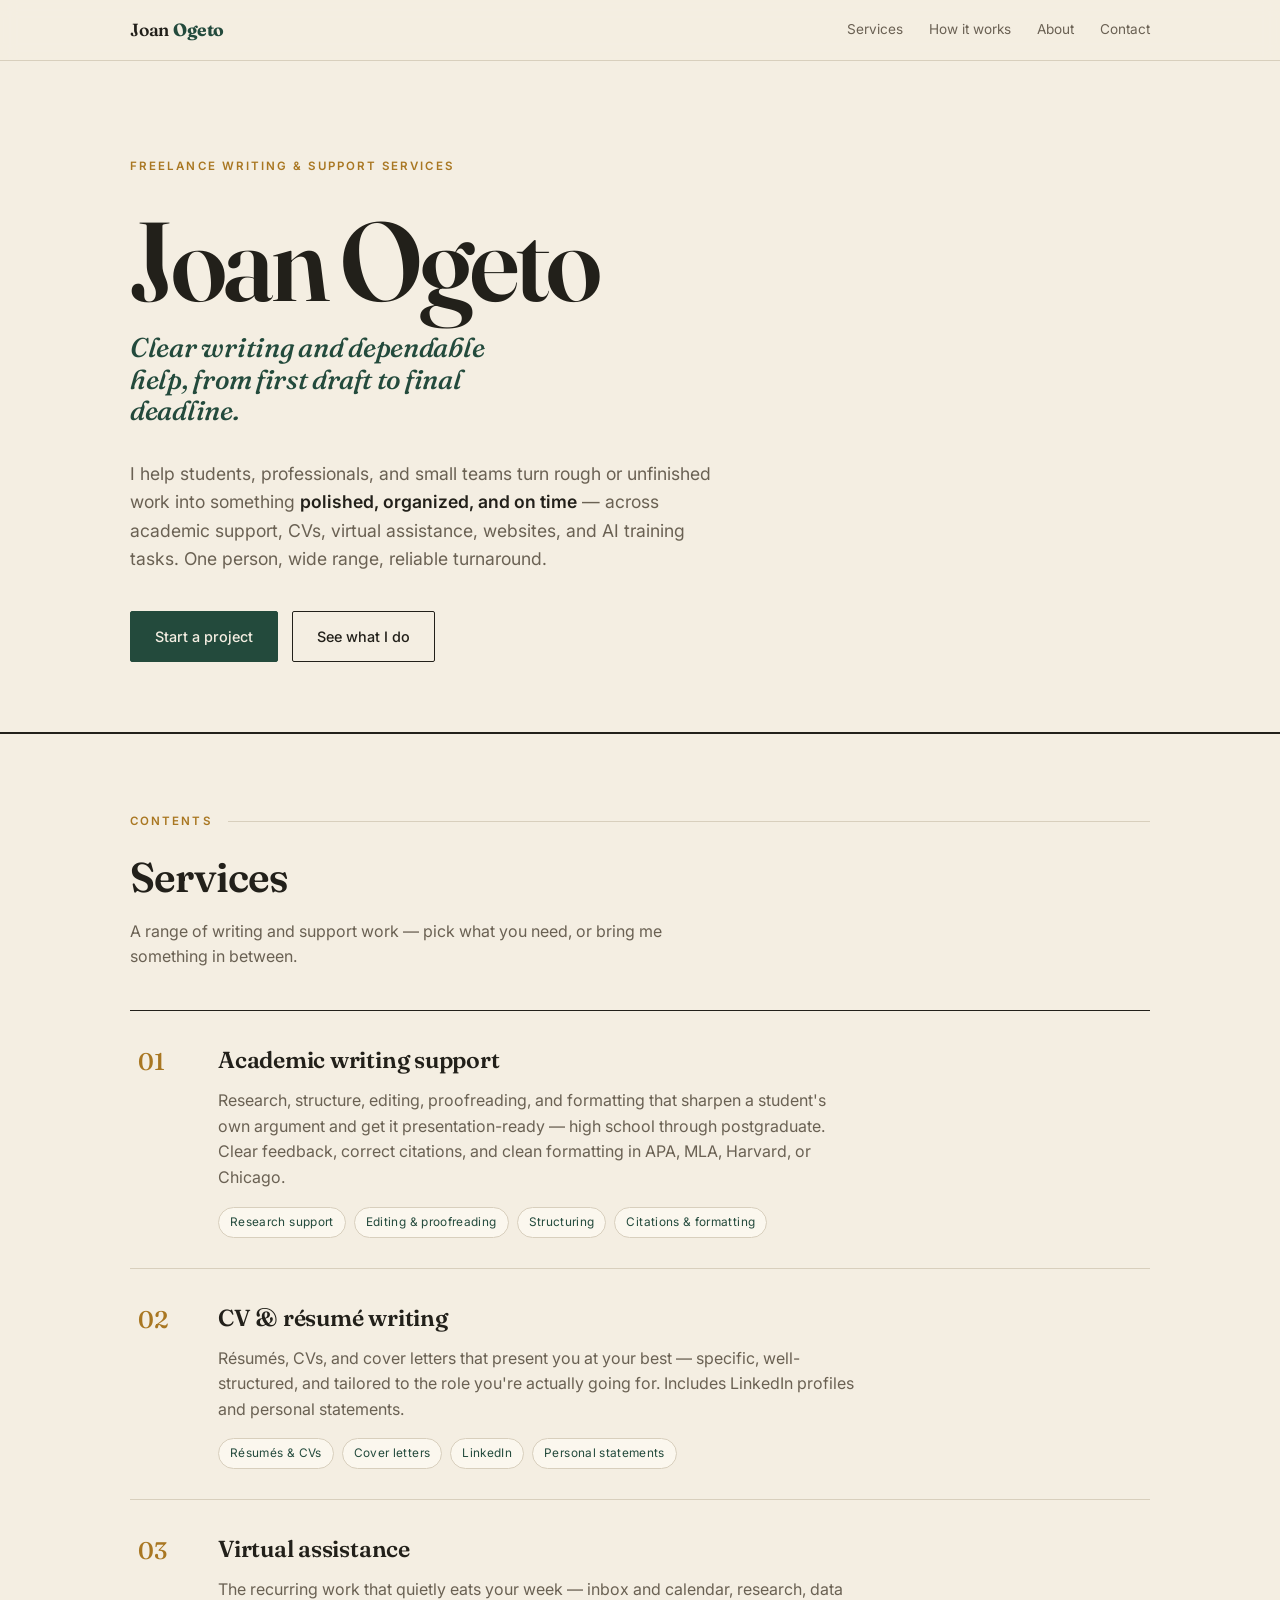
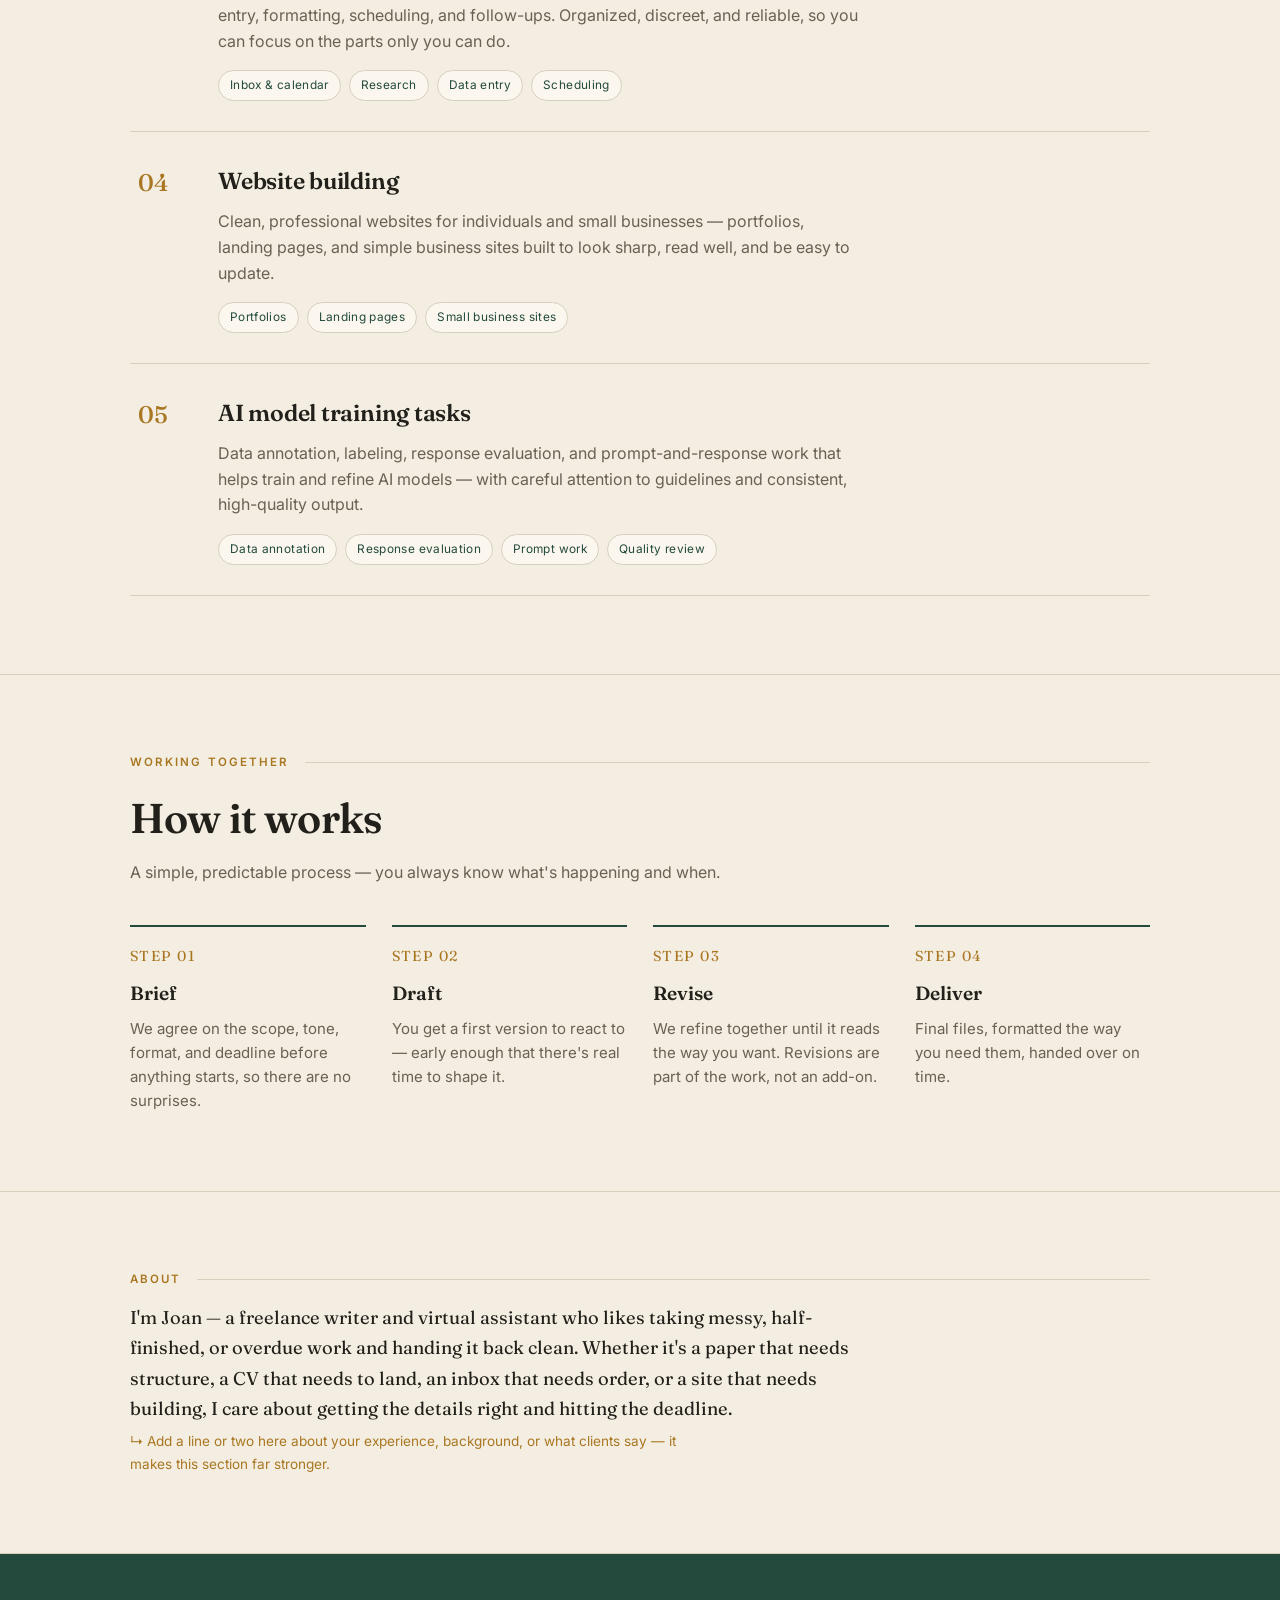
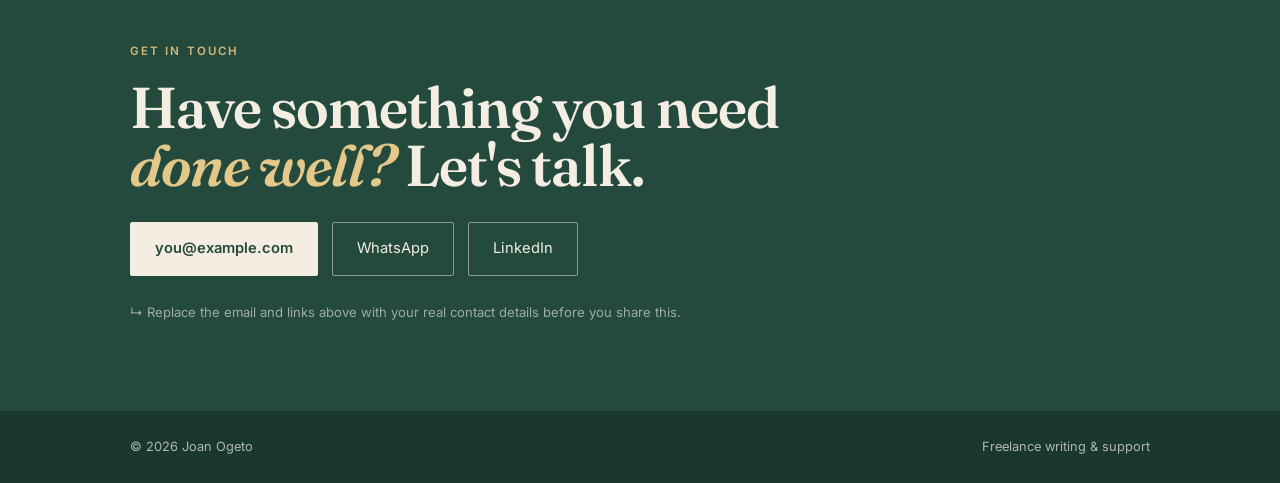
==== index.html @ 371b7645 "Add files via upload" ====
<!DOCTYPE html>
<html lang="en">
<head>
<meta charset="UTF-8">
<meta name="viewport" content="width=device-width, initial-scale=1.0">
<title>Joan Ogeto — Freelance Writing &amp; Support</title>
<link rel="preconnect" href="https://fonts.googleapis.com">
<link rel="preconnect" href="https://fonts.gstatic.com" crossorigin>
<link href="https://fonts.googleapis.com/css2?family=Fraunces:opsz,wght@9..144,400;9..144,500;9..144,600;9..144,700&family=Inter:wght@400;500;600&display=swap" rel="stylesheet">
<style>
  :root{
    --paper:#F4EEE2;
    --card:#FBF7EE;
    --ink:#22201A;
    --soft:#6A6153;
    --line:#D8CFBD;
    --green:#234A3C;
    --green-deep:#1A382D;
    --brass:#A97722;
    --max:1080px;
  }
  *{box-sizing:border-box;margin:0;padding:0}
  html{scroll-behavior:smooth}
  @media (prefers-reduced-motion:reduce){html{scroll-behavior:auto}}
  body{
    background:var(--paper);color:var(--ink);
    font-family:'Inter',system-ui,sans-serif;line-height:1.6;
    -webkit-font-smoothing:antialiased;overflow-x:hidden;
  }
  a{color:inherit;text-decoration:none}
  .wrap{max-width:var(--max);margin:0 auto;padding:0 30px}
  .label{font-size:.72rem;letter-spacing:.18em;text-transform:uppercase;font-weight:600}

  /* nav */
  .nav{position:sticky;top:0;z-index:40;background:color-mix(in srgb,var(--paper) 90%,transparent);backdrop-filter:blur(8px);border-bottom:1px solid var(--line)}
  .nav .wrap{display:flex;align-items:center;justify-content:space-between;height:60px}
  .nav .name{font-family:'Fraunces';font-weight:600;font-size:1.1rem;letter-spacing:-.01em}
  .nav .name b{color:var(--green)}
  .nav .links{display:flex;gap:26px}
  .nav .links a{color:var(--soft);font-size:.85rem;transition:color .2s}
  .nav .links a:hover{color:var(--green)}
  @media(max-width:620px){.nav .links{display:none}}

  /* hero / masthead */
  .hero{padding:96px 0 70px;border-bottom:2px solid var(--ink);position:relative}
  .hero .eyebrow{color:var(--brass);margin-bottom:34px}
  .hero h1{
    font-family:'Fraunces';font-weight:600;
    font-size:clamp(3rem,10vw,7rem);line-height:.92;letter-spacing:-.03em;margin-bottom:8px;
  }
  .hero h1 .sub{display:block;font-size:clamp(1.1rem,3vw,1.7rem);color:var(--green);font-weight:500;font-style:italic;letter-spacing:-.01em;margin-top:20px;max-width:22ch;line-height:1.15}
  .hero .lede{margin-top:34px;max-width:600px;font-size:1.1rem;color:var(--soft)}
  .hero .lede b{color:var(--ink);font-weight:600}
  .hero .cta-row{margin-top:38px;display:flex;flex-wrap:wrap;gap:14px}
  .btn{display:inline-block;font-size:.9rem;font-weight:500;padding:13px 24px;border-radius:2px;transition:all .2s;border:1px solid var(--ink)}
  .btn.solid{background:var(--green);border-color:var(--green);color:#F4EEE2}
  .btn.solid:hover{background:var(--green-deep);border-color:var(--green-deep)}
  .btn.ghost:hover{background:var(--ink);color:var(--paper)}

  .rise{opacity:0;transform:translateY(16px);animation:rise .7s cubic-bezier(.2,.7,.2,1) forwards}
  .rise.a2{animation-delay:.1s}.rise.a3{animation-delay:.2s}.rise.a4{animation-delay:.3s}
  @keyframes rise{to{opacity:1;transform:none}}
  @media (prefers-reduced-motion:reduce){.rise{animation:none;opacity:1;transform:none}}

  /* section shell */
  .sec{padding:78px 0;border-bottom:1px solid var(--line)}
  .sec-head{display:flex;align-items:baseline;gap:16px;margin-bottom:14px}
  .sec-head .k{color:var(--brass)}
  .sec-head .rule{flex:1;height:1px;background:var(--line);align-self:center}
  .sec-title{font-family:'Fraunces';font-weight:600;font-size:clamp(1.8rem,4vw,2.6rem);letter-spacing:-.02em;margin-bottom:8px}
  .sec-intro{color:var(--soft);max-width:60ch;margin-bottom:40px}

  /* services — contents style */
  .contents{border-top:1px solid var(--ink)}
  .entry{
    display:grid;grid-template-columns:56px 1fr;gap:24px;
    padding:30px 8px;border-bottom:1px solid var(--line);transition:background .2s;
  }
  .entry:hover{background:var(--card)}
  .entry .no{font-family:'Fraunces';font-size:1.5rem;color:var(--brass);font-weight:500;padding-top:2px}
  .entry h3{font-family:'Fraunces';font-weight:600;font-size:1.45rem;letter-spacing:-.01em;margin-bottom:10px}
  .entry p{color:var(--soft);max-width:64ch;font-size:1rem}
  .entry .chips{margin-top:16px;display:flex;flex-wrap:wrap;gap:8px}
  .entry .chips span{font-size:.74rem;letter-spacing:.03em;color:var(--green);border:1px solid var(--line);padding:5px 11px;border-radius:100px;background:var(--card)}
  @media(max-width:560px){.entry{grid-template-columns:1fr;gap:8px}.entry .no{font-size:1.1rem}}

  /* process */
  .steps{display:grid;grid-template-columns:repeat(auto-fit,minmax(200px,1fr));gap:26px}
  .step{border-top:2px solid var(--green);padding-top:18px}
  .step .n{font-family:'Fraunces';color:var(--brass);font-size:.9rem;letter-spacing:.1em;margin-bottom:10px;display:block}
  .step h4{font-family:'Fraunces';font-weight:600;font-size:1.2rem;margin-bottom:8px}
  .step p{color:var(--soft);font-size:.94rem}

  /* about */
  .about-grid{display:grid;grid-template-columns:1fr;gap:24px}
  .about p{font-size:1.15rem;line-height:1.65;max-width:62ch;font-family:'Fraunces';font-weight:400;color:var(--ink)}
  .about .note{font-family:'Inter';font-size:.85rem;color:var(--brass);margin-top:6px}

  /* contact */
  .contact{background:var(--green);color:var(--paper);padding:88px 0}
  .contact .k{color:#D8B877}
  .contact h2{font-family:'Fraunces';font-weight:600;font-size:clamp(2rem,5.5vw,3.6rem);letter-spacing:-.02em;line-height:1.02;margin:18px 0 26px;max-width:18ch}
  .contact h2 em{font-style:italic;color:#E4C88A}
  .contact .links{display:flex;flex-wrap:wrap;gap:14px}
  .contact .links a{font-size:.92rem;padding:14px 24px;border:1px solid rgba(244,238,226,.5);border-radius:2px;transition:all .2s}
  .contact .links a.primary{background:var(--paper);color:var(--green);border-color:var(--paper);font-weight:600}
  .contact .links a:hover{background:var(--brass);border-color:var(--brass);color:#fff}
  .contact .disc{margin-top:26px;font-size:.82rem;color:rgba(244,238,226,.6)}

  footer{padding:26px 0;background:var(--green-deep);color:rgba(244,238,226,.7)}
  footer .wrap{display:flex;justify-content:space-between;flex-wrap:wrap;gap:8px;font-size:.8rem}
</style>
</head>
<body>

<nav class="nav">
  <div class="wrap">
    <div class="name">Joan <b>Ogeto</b></div>
    <div class="links">
      <a href="#services">Services</a>
      <a href="#process">How it works</a>
      <a href="#about">About</a>
      <a href="#contact">Contact</a>
    </div>
  </div>
</nav>

<header class="hero">
  <div class="wrap">
    <div class="eyebrow label rise">Freelance writing &amp; support services</div>
    <h1 class="rise a2">
      Joan Ogeto
      <span class="sub">Clear writing and dependable help, from first draft to final deadline.</span>
    </h1>
    <p class="lede rise a3">
      I help students, professionals, and small teams turn rough or unfinished work into something
      <b>polished, organized, and on time</b> — across academic support, CVs, virtual assistance,
      websites, and AI training tasks. One person, wide range, reliable turnaround.
    </p>
    <div class="cta-row rise a4">
      <a href="#contact" class="btn solid">Start a project</a>
      <a href="#services" class="btn ghost">See what I do</a>
    </div>
  </div>
</header>

<section class="sec" id="services">
  <div class="wrap">
    <div class="sec-head"><span class="k label">Contents</span><span class="rule"></span></div>
    <h2 class="sec-title">Services</h2>
    <p class="sec-intro">A range of writing and support work — pick what you need, or bring me something in between.</p>

    <div class="contents">
      <div class="entry">
        <div class="no">01</div>
        <div>
          <h3>Academic writing support</h3>
          <p>Research, structure, editing, proofreading, and formatting that sharpen a student's own argument and get it presentation-ready — high school through postgraduate. Clear feedback, correct citations, and clean formatting in APA, MLA, Harvard, or Chicago.</p>
          <div class="chips"><span>Research support</span><span>Editing &amp; proofreading</span><span>Structuring</span><span>Citations &amp; formatting</span></div>
        </div>
      </div>

      <div class="entry">
        <div class="no">02</div>
        <div>
          <h3>CV &amp; résumé writing</h3>
          <p>Résumés, CVs, and cover letters that present you at your best — specific, well-structured, and tailored to the role you're actually going for. Includes LinkedIn profiles and personal statements.</p>
          <div class="chips"><span>Résumés &amp; CVs</span><span>Cover letters</span><span>LinkedIn</span><span>Personal statements</span></div>
        </div>
      </div>

      <div class="entry">
        <div class="no">03</div>
        <div>
          <h3>Virtual assistance</h3>
          <p>The recurring work that quietly eats your week — inbox and calendar, research, data entry, formatting, scheduling, and follow-ups. Organized, discreet, and reliable, so you can focus on the parts only you can do.</p>
          <div class="chips"><span>Inbox &amp; calendar</span><span>Research</span><span>Data entry</span><span>Scheduling</span></div>
        </div>
      </div>

      <div class="entry">
        <div class="no">04</div>
        <div>
          <h3>Website building</h3>
          <p>Clean, professional websites for individuals and small businesses — portfolios, landing pages, and simple business sites built to look sharp, read well, and be easy to update.</p>
          <div class="chips"><span>Portfolios</span><span>Landing pages</span><span>Small business sites</span></div>
        </div>
      </div>

      <div class="entry">
        <div class="no">05</div>
        <div>
          <h3>AI model training tasks</h3>
          <p>Data annotation, labeling, response evaluation, and prompt-and-response work that helps train and refine AI models — with careful attention to guidelines and consistent, high-quality output.</p>
          <div class="chips"><span>Data annotation</span><span>Response evaluation</span><span>Prompt work</span><span>Quality review</span></div>
        </div>
      </div>
    </div>
  </div>
</section>

<section class="sec" id="process">
  <div class="wrap">
    <div class="sec-head"><span class="k label">Working together</span><span class="rule"></span></div>
    <h2 class="sec-title">How it works</h2>
    <p class="sec-intro">A simple, predictable process — you always know what's happening and when.</p>
    <div class="steps">
      <div class="step"><span class="n">STEP 01</span><h4>Brief</h4><p>We agree on the scope, tone, format, and deadline before anything starts, so there are no surprises.</p></div>
      <div class="step"><span class="n">STEP 02</span><h4>Draft</h4><p>You get a first version to react to — early enough that there's real time to shape it.</p></div>
      <div class="step"><span class="n">STEP 03</span><h4>Revise</h4><p>We refine together until it reads the way you want. Revisions are part of the work, not an add-on.</p></div>
      <div class="step"><span class="n">STEP 04</span><h4>Deliver</h4><p>Final files, formatted the way you need them, handed over on time.</p></div>
    </div>
  </div>
</section>

<section class="sec about" id="about">
  <div class="wrap">
    <div class="sec-head"><span class="k label">About</span><span class="rule"></span></div>
    <div class="about-grid">
      <div class="about">
        <p>I'm Joan — a freelance writer and virtual assistant who likes taking messy, half-finished, or overdue work and handing it back clean. Whether it's a paper that needs structure, a CV that needs to land, an inbox that needs order, or a site that needs building, I care about getting the details right and hitting the deadline.</p>
        <p class="note">↳ Add a line or two here about your experience, background, or what clients say — it makes this section far stronger.</p>
      </div>
    </div>
  </div>
</section>

<section class="contact" id="contact">
  <div class="wrap">
    <div class="k label">Get in touch</div>
    <h2>Have something you need <em>done well?</em> Let's talk.</h2>
    <div class="links">
      <a href="mailto:you@example.com" class="primary">you@example.com</a>
      <a href="#" target="_blank" rel="noopener">WhatsApp</a>
      <a href="#" target="_blank" rel="noopener">LinkedIn</a>
    </div>
    <p class="disc">↳ Replace the email and links above with your real contact details before you share this.</p>
  </div>
</section>

<footer>
  <div class="wrap">
    <span>© 2026 Joan Ogeto</span>
    <span>Freelance writing &amp; support</span>
  </div>
</footer>

</body>
</html>
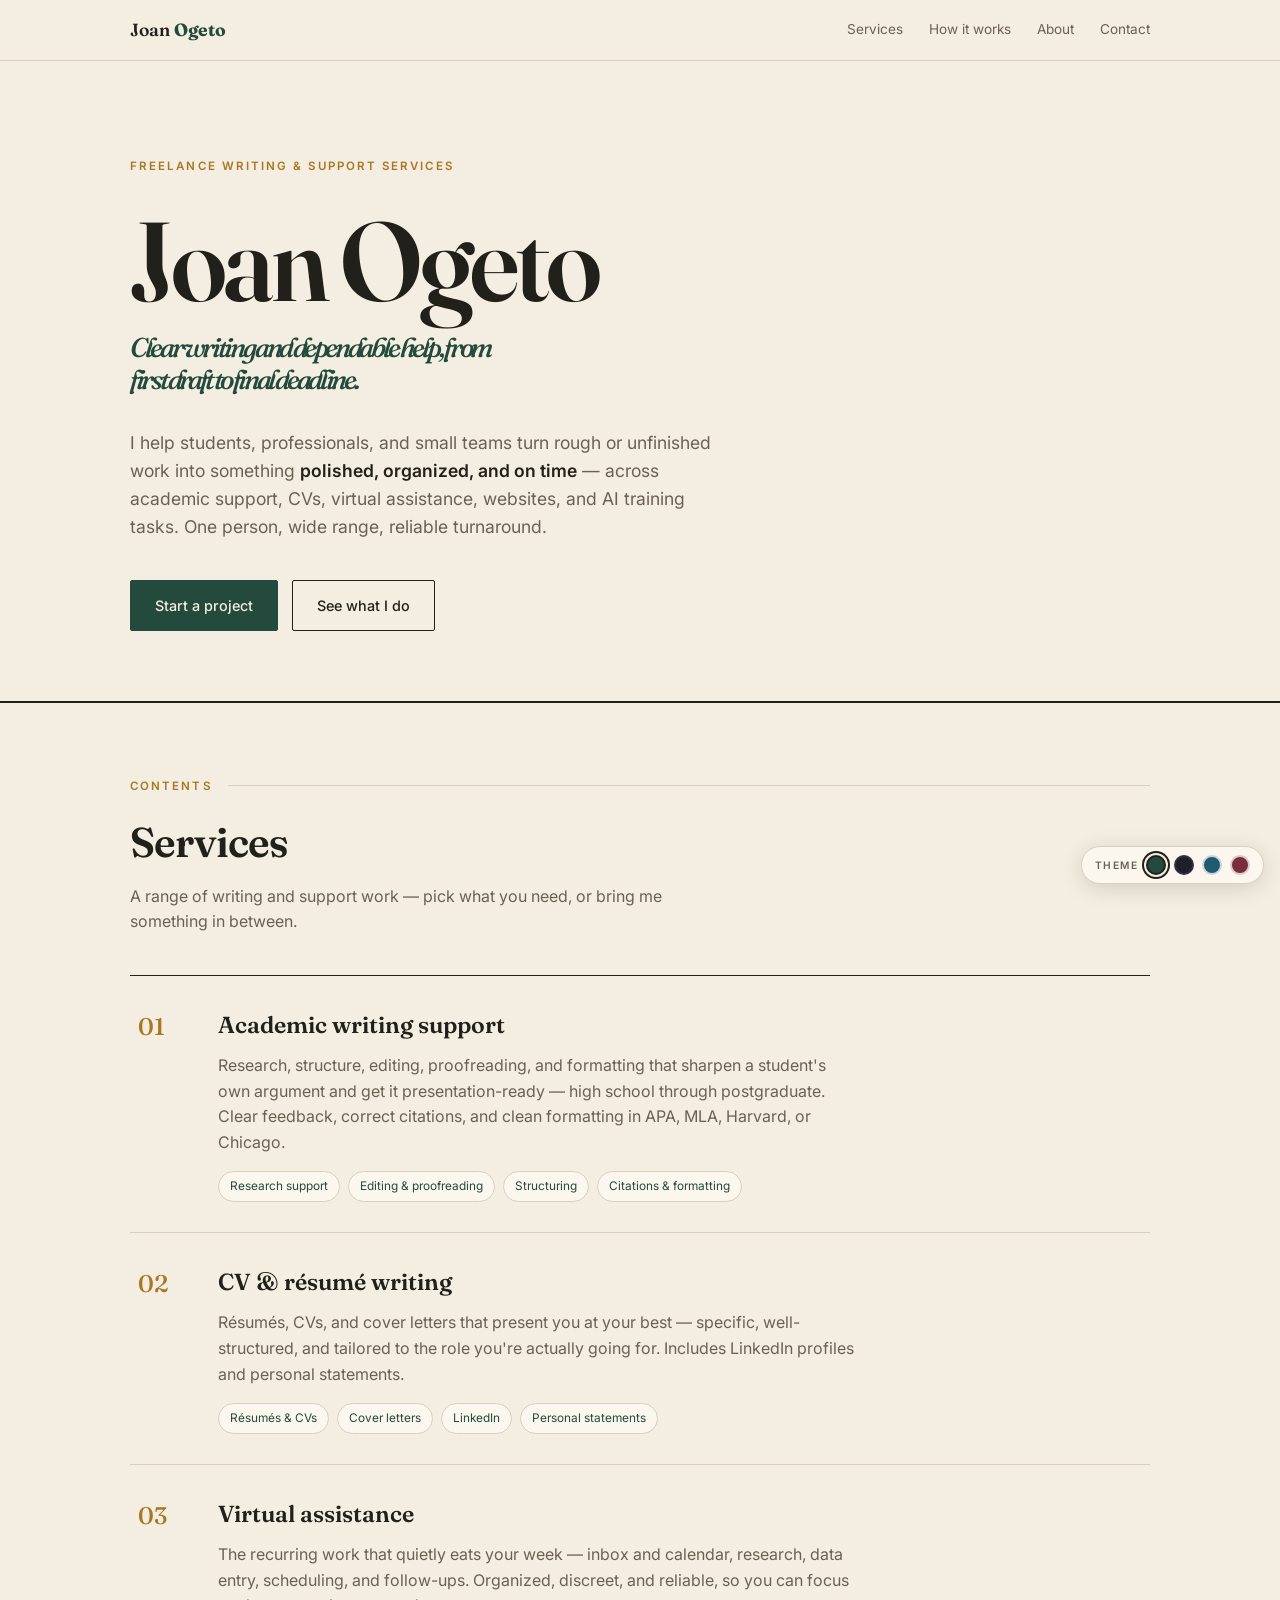
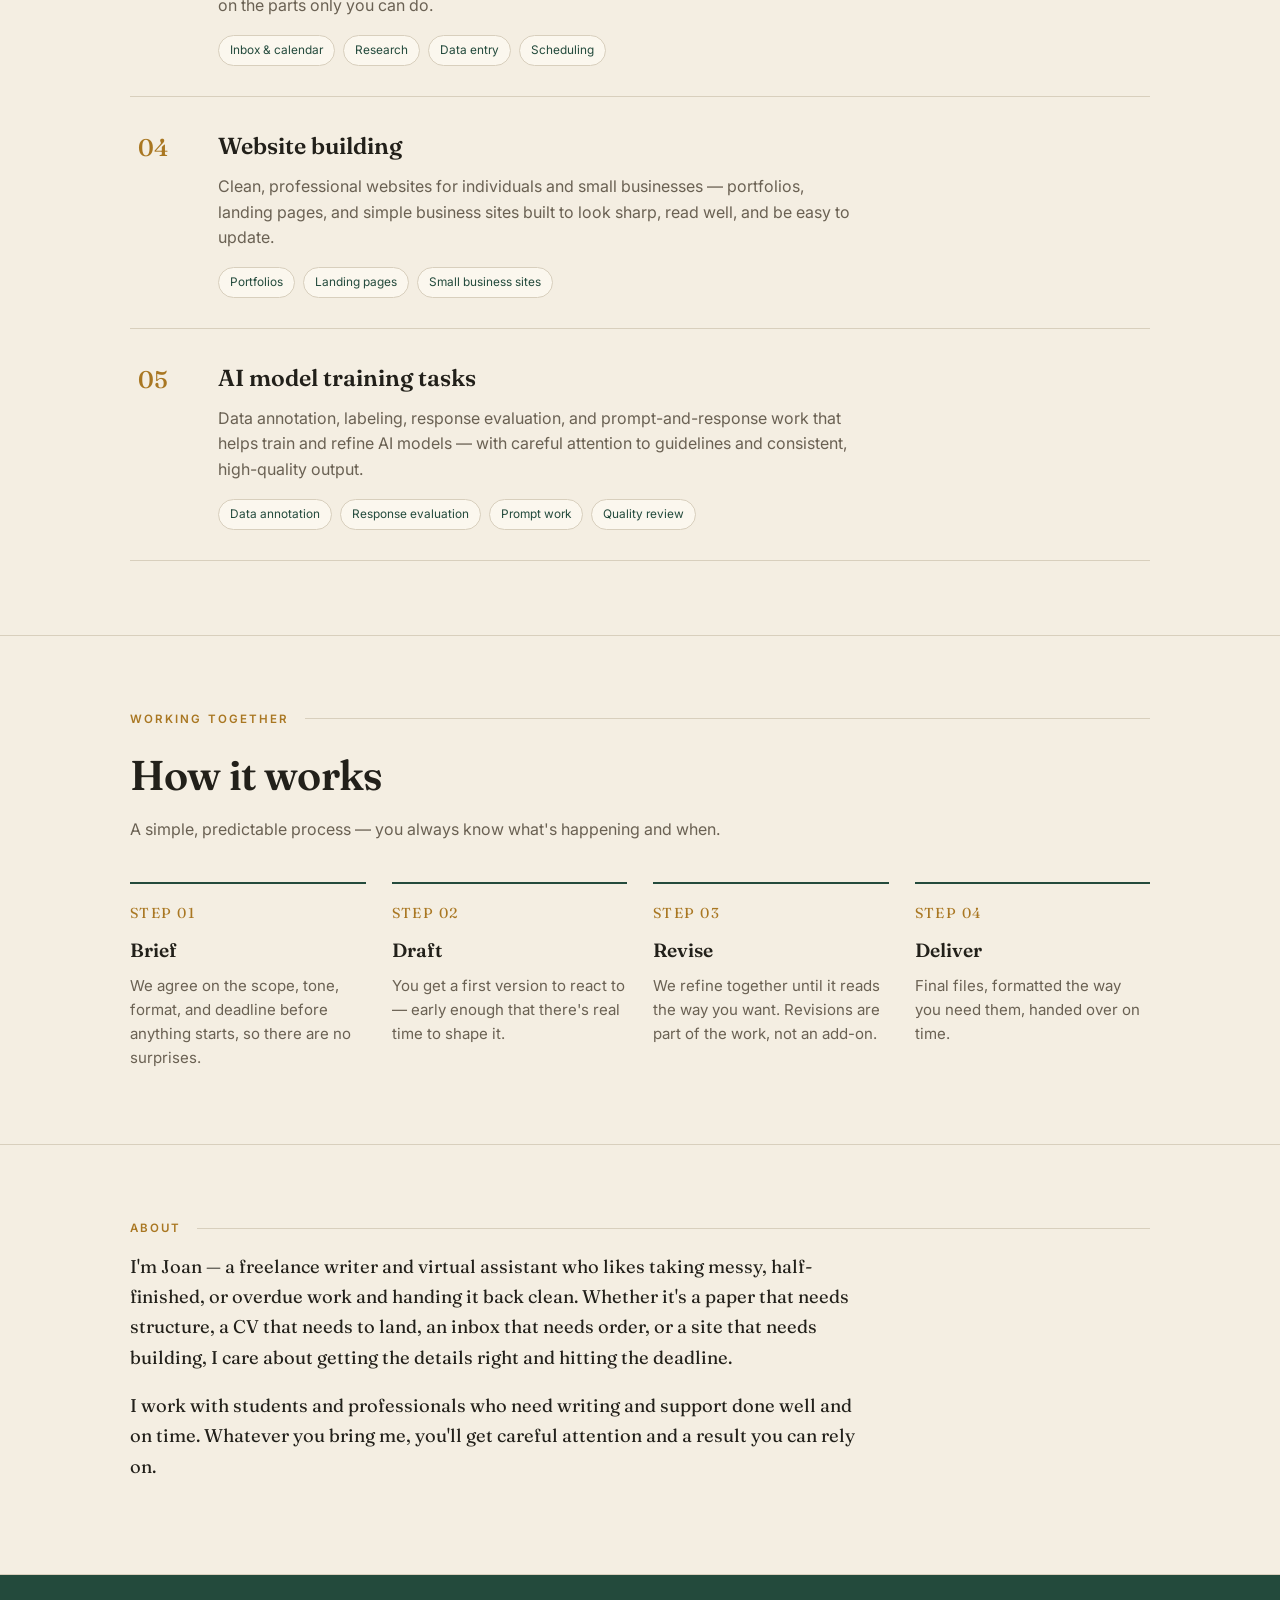
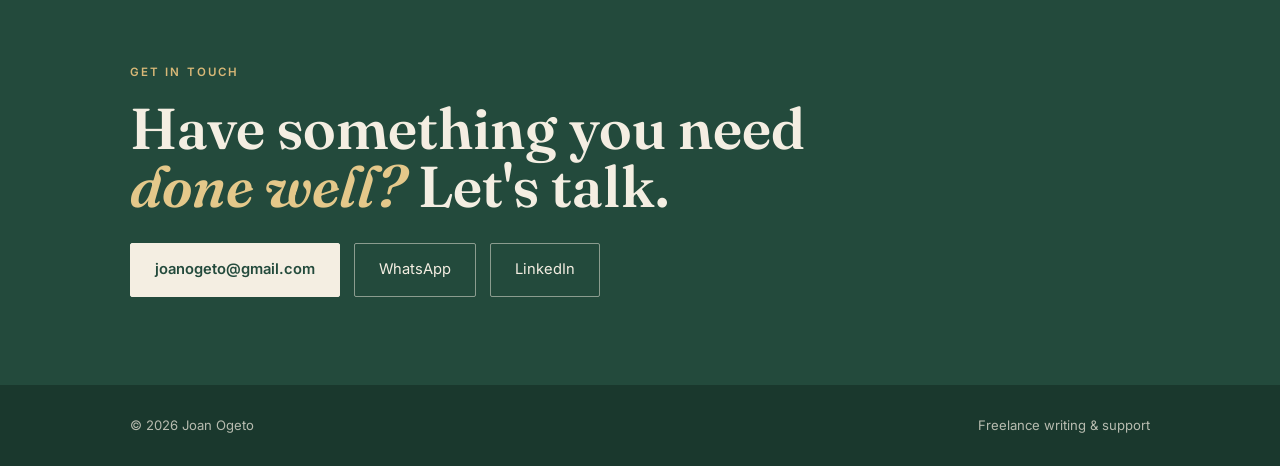
==== commit 1cc25684: "Add files via upload" ====
--- a/index.html
+++ b/index.html
@@ -3,119 +3,119 @@
 <head>
 <meta charset="UTF-8">
 <meta name="viewport" content="width=device-width, initial-scale=1.0">
+<script>(function(){try{var t=localStorage.getItem("joan-theme");if(t)document.documentElement.setAttribute("data-theme",t);}catch(e){}})();</script>
 <title>Joan Ogeto — Freelance Writing &amp; Support</title>
 <link rel="preconnect" href="https://fonts.googleapis.com">
 <link rel="preconnect" href="https://fonts.gstatic.com" crossorigin>
 <link href="https://fonts.googleapis.com/css2?family=Fraunces:opsz,wght@9..144,400;9..144,500;9..144,600;9..144,700&family=Inter:wght@400;500;600&display=swap" rel="stylesheet">
 <style>
   :root{
-    --paper:#F4EEE2;
-    --card:#FBF7EE;
-    --ink:#22201A;
-    --soft:#6A6153;
-    --line:#D8CFBD;
-    --green:#234A3C;
-    --green-deep:#1A382D;
-    --brass:#A97722;
+    --paper:#F4EEE2;--card:#FBF7EE;--ink:#22201A;--soft:#6A6153;--line:#D8CFBD;
+    --brass:#A97722;--green:#234A3C;--green-deep:#1A382D;--btn-fg:#F4EEE2;
+    --panel-bg:#234A3C;--panel-fg:#F4EEE2;--panel-accent:#D8B877;--panel-em:#E4C88A;
+    --panel-border:rgba(244,238,226,.5);--foot-bg:#1A382D;--foot-fg:rgba(244,238,226,.72);
     --max:1080px;
+  }
+  [data-theme="midnight"]{
+    --paper:#16151E;--card:#201E2B;--ink:#ECEAF3;--soft:#9E99AE;--line:#322E40;
+    --brass:#E0A94E;--green:#86B8A6;--green-deep:#0E0D15;--btn-fg:#16151E;
+    --panel-bg:#0E0D15;--panel-fg:#ECEAF3;--panel-accent:#E0A94E;--panel-em:#EEC97F;
+    --panel-border:rgba(236,234,243,.35);--foot-bg:#0A0910;--foot-fg:rgba(236,234,243,.6);
+  }
+  [data-theme="ocean"]{
+    --paper:#EEF1F4;--card:#F7F9FB;--ink:#14202B;--soft:#566371;--line:#C9D3DC;
+    --brass:#C77D3A;--green:#1F5A6E;--green-deep:#143F4E;--btn-fg:#EEF1F4;
+    --panel-bg:#1F5A6E;--panel-fg:#EEF1F4;--panel-accent:#E1B07A;--panel-em:#F0C892;
+    --panel-border:rgba(238,241,244,.5);--foot-bg:#143F4E;--foot-fg:rgba(238,241,244,.72);
+  }
+  [data-theme="wine"]{
+    --paper:#F5EEEB;--card:#FCF6F3;--ink:#251A1C;--soft:#6E5A5C;--line:#DCC9C6;
+    --brass:#B07A2E;--green:#7A2E3B;--green-deep:#5E232E;--btn-fg:#F5EEEB;
+    --panel-bg:#7A2E3B;--panel-fg:#F5EEEB;--panel-accent:#E0B27C;--panel-em:#EDC894;
+    --panel-border:rgba(245,238,235,.5);--foot-bg:#5E232E;--foot-fg:rgba(245,238,235,.72);
   }
   *{box-sizing:border-box;margin:0;padding:0}
   html{scroll-behavior:smooth}
   @media (prefers-reduced-motion:reduce){html{scroll-behavior:auto}}
-  body{
-    background:var(--paper);color:var(--ink);
-    font-family:'Inter',system-ui,sans-serif;line-height:1.6;
-    -webkit-font-smoothing:antialiased;overflow-x:hidden;
-  }
+  body{background:var(--paper);color:var(--ink);font-family:'Inter',system-ui,sans-serif;line-height:1.6;-webkit-font-smoothing:antialiased;overflow-x:hidden;transition:background-color .3s ease,color .3s ease}
   a{color:inherit;text-decoration:none}
   .wrap{max-width:var(--max);margin:0 auto;padding:0 30px}
   .label{font-size:.72rem;letter-spacing:.18em;text-transform:uppercase;font-weight:600}
 
-  /* nav */
   .nav{position:sticky;top:0;z-index:40;background:color-mix(in srgb,var(--paper) 90%,transparent);backdrop-filter:blur(8px);border-bottom:1px solid var(--line)}
   .nav .wrap{display:flex;align-items:center;justify-content:space-between;height:60px}
-  .nav .name{font-family:'Fraunces';font-weight:600;font-size:1.1rem;letter-spacing:-.01em}
+  .nav .name{font-family:'Fraunces';font-weight:600;font-size:1.1rem}
   .nav .name b{color:var(--green)}
   .nav .links{display:flex;gap:26px}
   .nav .links a{color:var(--soft);font-size:.85rem;transition:color .2s}
   .nav .links a:hover{color:var(--green)}
   @media(max-width:620px){.nav .links{display:none}}
 
-  /* hero / masthead */
-  .hero{padding:96px 0 70px;border-bottom:2px solid var(--ink);position:relative}
+  .btn{display:inline-block;font-size:.9rem;font-weight:500;padding:13px 24px;border-radius:2px;transition:all .2s;border:1px solid var(--ink);cursor:pointer}
+  .btn.solid{background:var(--green);border-color:var(--green);color:var(--btn-fg)}
+  .btn.solid:hover{background:var(--green-deep);border-color:var(--green-deep)}
+  .btn.ghost:hover{background:var(--ink);color:var(--paper)}
+  a:focus-visible,button:focus-visible{outline:2px solid var(--brass);outline-offset:3px}
+
+  .hero{padding:96px 0 70px;border-bottom:2px solid var(--ink)}
   .hero .eyebrow{color:var(--brass);margin-bottom:34px}
-  .hero h1{
-    font-family:'Fraunces';font-weight:600;
-    font-size:clamp(3rem,10vw,7rem);line-height:.92;letter-spacing:-.03em;margin-bottom:8px;
-  }
-  .hero h1 .sub{display:block;font-size:clamp(1.1rem,3vw,1.7rem);color:var(--green);font-weight:500;font-style:italic;letter-spacing:-.01em;margin-top:20px;max-width:22ch;line-height:1.15}
+  .hero h1{font-family:'Fraunces';font-weight:600;font-size:clamp(3rem,10vw,7rem);line-height:.92;letter-spacing:-.03em}
+  .hero h1 .sub{display:block;font-size:clamp(1.1rem,3vw,1.7rem);color:var(--green);font-weight:500;font-style:italic;margin-top:20px;max-width:22ch;line-height:1.15}
   .hero .lede{margin-top:34px;max-width:600px;font-size:1.1rem;color:var(--soft)}
   .hero .lede b{color:var(--ink);font-weight:600}
   .hero .cta-row{margin-top:38px;display:flex;flex-wrap:wrap;gap:14px}
-  .btn{display:inline-block;font-size:.9rem;font-weight:500;padding:13px 24px;border-radius:2px;transition:all .2s;border:1px solid var(--ink)}
-  .btn.solid{background:var(--green);border-color:var(--green);color:#F4EEE2}
-  .btn.solid:hover{background:var(--green-deep);border-color:var(--green-deep)}
-  .btn.ghost:hover{background:var(--ink);color:var(--paper)}
-
-  .rise{opacity:0;transform:translateY(16px);animation:rise .7s cubic-bezier(.2,.7,.2,1) forwards}
-  .rise.a2{animation-delay:.1s}.rise.a3{animation-delay:.2s}.rise.a4{animation-delay:.3s}
-  @keyframes rise{to{opacity:1;transform:none}}
-  @media (prefers-reduced-motion:reduce){.rise{animation:none;opacity:1;transform:none}}
-
-  /* section shell */
-  .sec{padding:78px 0;border-bottom:1px solid var(--line)}
+
+  .sec{padding:74px 0;border-bottom:1px solid var(--line)}
   .sec-head{display:flex;align-items:baseline;gap:16px;margin-bottom:14px}
   .sec-head .k{color:var(--brass)}
   .sec-head .rule{flex:1;height:1px;background:var(--line);align-self:center}
   .sec-title{font-family:'Fraunces';font-weight:600;font-size:clamp(1.8rem,4vw,2.6rem);letter-spacing:-.02em;margin-bottom:8px}
   .sec-intro{color:var(--soft);max-width:60ch;margin-bottom:40px}
 
-  /* services — contents style */
   .contents{border-top:1px solid var(--ink)}
-  .entry{
-    display:grid;grid-template-columns:56px 1fr;gap:24px;
-    padding:30px 8px;border-bottom:1px solid var(--line);transition:background .2s;
-  }
+  .entry{display:grid;grid-template-columns:56px 1fr;gap:24px;padding:30px 8px;border-bottom:1px solid var(--line);transition:background .2s}
   .entry:hover{background:var(--card)}
   .entry .no{font-family:'Fraunces';font-size:1.5rem;color:var(--brass);font-weight:500;padding-top:2px}
-  .entry h3{font-family:'Fraunces';font-weight:600;font-size:1.45rem;letter-spacing:-.01em;margin-bottom:10px}
-  .entry p{color:var(--soft);max-width:64ch;font-size:1rem}
+  .entry h3{font-family:'Fraunces';font-weight:600;font-size:1.45rem;margin-bottom:10px}
+  .entry p{color:var(--soft);max-width:64ch}
   .entry .chips{margin-top:16px;display:flex;flex-wrap:wrap;gap:8px}
-  .entry .chips span{font-size:.74rem;letter-spacing:.03em;color:var(--green);border:1px solid var(--line);padding:5px 11px;border-radius:100px;background:var(--card)}
+  .entry .chips span{font-size:.74rem;color:var(--green);border:1px solid var(--line);padding:5px 11px;border-radius:100px;background:var(--card)}
   @media(max-width:560px){.entry{grid-template-columns:1fr;gap:8px}.entry .no{font-size:1.1rem}}
 
-  /* process */
   .steps{display:grid;grid-template-columns:repeat(auto-fit,minmax(200px,1fr));gap:26px}
   .step{border-top:2px solid var(--green);padding-top:18px}
   .step .n{font-family:'Fraunces';color:var(--brass);font-size:.9rem;letter-spacing:.1em;margin-bottom:10px;display:block}
   .step h4{font-family:'Fraunces';font-weight:600;font-size:1.2rem;margin-bottom:8px}
   .step p{color:var(--soft);font-size:.94rem}
 
-  /* about */
-  .about-grid{display:grid;grid-template-columns:1fr;gap:24px}
-  .about p{font-size:1.15rem;line-height:1.65;max-width:62ch;font-family:'Fraunces';font-weight:400;color:var(--ink)}
-  .about .note{font-family:'Inter';font-size:.85rem;color:var(--brass);margin-top:6px}
-
-  /* contact */
-  .contact{background:var(--green);color:var(--paper);padding:88px 0}
-  .contact .k{color:#D8B877}
-  .contact h2{font-family:'Fraunces';font-weight:600;font-size:clamp(2rem,5.5vw,3.6rem);letter-spacing:-.02em;line-height:1.02;margin:18px 0 26px;max-width:18ch}
-  .contact h2 em{font-style:italic;color:#E4C88A}
+  .about p{font-size:1.15rem;line-height:1.65;max-width:62ch;font-family:'Fraunces';font-weight:400;color:var(--ink);margin-bottom:18px}
+
+  .contact{background:var(--panel-bg);color:var(--panel-fg);padding:88px 0}
+  .contact .k{color:var(--panel-accent)}
+  .contact h2{font-family:'Fraunces';font-weight:600;font-size:clamp(2rem,5.5vw,3.6rem);line-height:1.02;margin:18px 0 26px;max-width:18ch}
+  .contact h2 em{font-style:italic;color:var(--panel-em)}
   .contact .links{display:flex;flex-wrap:wrap;gap:14px}
-  .contact .links a{font-size:.92rem;padding:14px 24px;border:1px solid rgba(244,238,226,.5);border-radius:2px;transition:all .2s}
-  .contact .links a.primary{background:var(--paper);color:var(--green);border-color:var(--paper);font-weight:600}
+  .contact .links a{font-size:.92rem;padding:14px 24px;border:1px solid var(--panel-border);border-radius:2px;transition:all .2s}
+  .contact .links a.primary{background:var(--panel-fg);color:var(--panel-bg);border-color:var(--panel-fg);font-weight:600}
   .contact .links a:hover{background:var(--brass);border-color:var(--brass);color:#fff}
-  .contact .disc{margin-top:26px;font-size:.82rem;color:rgba(244,238,226,.6)}
-
-  footer{padding:26px 0;background:var(--green-deep);color:rgba(244,238,226,.7)}
-  footer .wrap{display:flex;justify-content:space-between;flex-wrap:wrap;gap:8px;font-size:.8rem}
+
+  footer{padding:30px 0;background:var(--foot-bg);color:var(--foot-fg)}
+  footer .wrap{display:flex;justify-content:space-between;flex-wrap:wrap;gap:14px;font-size:.82rem;align-items:center}
+
+  .theme-pick{position:fixed;right:16px;bottom:16px;z-index:60;display:flex;align-items:center;gap:8px;background:var(--card);border:1px solid var(--line);border-radius:100px;padding:8px 13px;box-shadow:0 4px 22px rgba(0,0,0,.14)}
+  .theme-pick__label{font-size:.64rem;letter-spacing:.14em;text-transform:uppercase;color:var(--soft);font-weight:600}
+  .swatch{width:20px;height:20px;border-radius:50%;border:2px solid var(--line);background:var(--sw);cursor:pointer;padding:0;transition:transform .15s}
+  .swatch:hover{transform:scale(1.15)}
+  .swatch.is-active{border-color:var(--ink);box-shadow:0 0 0 2px var(--paper),0 0 0 4px var(--ink)}
+  @media(max-width:560px){.theme-pick{right:10px;bottom:10px;padding:7px 10px;gap:6px}.theme-pick__label{display:none}}
+  @media (prefers-reduced-motion:reduce){body{transition:none}}
 </style>
 </head>
 <body>
 
 <nav class="nav">
   <div class="wrap">
-    <div class="name">Joan <b>Ogeto</b></div>
+    <a href="#top" class="name">Joan <b>Ogeto</b></a>
     <div class="links">
       <a href="#services">Services</a>
       <a href="#process">How it works</a>
@@ -125,19 +125,12 @@
   </div>
 </nav>
 
-<header class="hero">
-  <div class="wrap">
-    <div class="eyebrow label rise">Freelance writing &amp; support services</div>
-    <h1 class="rise a2">
-      Joan Ogeto
-      <span class="sub">Clear writing and dependable help, from first draft to final deadline.</span>
-    </h1>
-    <p class="lede rise a3">
-      I help students, professionals, and small teams turn rough or unfinished work into something
-      <b>polished, organized, and on time</b> — across academic support, CVs, virtual assistance,
-      websites, and AI training tasks. One person, wide range, reliable turnaround.
-    </p>
-    <div class="cta-row rise a4">
+<header class="hero" id="top">
+  <div class="wrap">
+    <div class="eyebrow label">Freelance writing &amp; support services</div>
+    <h1>Joan Ogeto<span class="sub">Clear writing and dependable help, from first draft to final deadline.</span></h1>
+    <p class="lede">I help students, professionals, and small teams turn rough or unfinished work into something <b>polished, organized, and on time</b> — across academic support, CVs, virtual assistance, websites, and AI training tasks. One person, wide range, reliable turnaround.</p>
+    <div class="cta-row">
       <a href="#contact" class="btn solid">Start a project</a>
       <a href="#services" class="btn ghost">See what I do</a>
     </div>
@@ -149,7 +142,6 @@
     <div class="sec-head"><span class="k label">Contents</span><span class="rule"></span></div>
     <h2 class="sec-title">Services</h2>
     <p class="sec-intro">A range of writing and support work — pick what you need, or bring me something in between.</p>
-
     <div class="contents">
       <div class="entry">
         <div class="no">01</div>
@@ -159,7 +151,6 @@
           <div class="chips"><span>Research support</span><span>Editing &amp; proofreading</span><span>Structuring</span><span>Citations &amp; formatting</span></div>
         </div>
       </div>
-
       <div class="entry">
         <div class="no">02</div>
         <div>
@@ -168,16 +159,14 @@
           <div class="chips"><span>Résumés &amp; CVs</span><span>Cover letters</span><span>LinkedIn</span><span>Personal statements</span></div>
         </div>
       </div>
-
       <div class="entry">
         <div class="no">03</div>
         <div>
           <h3>Virtual assistance</h3>
-          <p>The recurring work that quietly eats your week — inbox and calendar, research, data entry, formatting, scheduling, and follow-ups. Organized, discreet, and reliable, so you can focus on the parts only you can do.</p>
+          <p>The recurring work that quietly eats your week — inbox and calendar, research, data entry, scheduling, and follow-ups. Organized, discreet, and reliable, so you can focus on the parts only you can do.</p>
           <div class="chips"><span>Inbox &amp; calendar</span><span>Research</span><span>Data entry</span><span>Scheduling</span></div>
         </div>
       </div>
-
       <div class="entry">
         <div class="no">04</div>
         <div>
@@ -186,7 +175,6 @@
           <div class="chips"><span>Portfolios</span><span>Landing pages</span><span>Small business sites</span></div>
         </div>
       </div>
-
       <div class="entry">
         <div class="no">05</div>
         <div>
@@ -216,12 +204,8 @@
 <section class="sec about" id="about">
   <div class="wrap">
     <div class="sec-head"><span class="k label">About</span><span class="rule"></span></div>
-    <div class="about-grid">
-      <div class="about">
-        <p>I'm Joan — a freelance writer and virtual assistant who likes taking messy, half-finished, or overdue work and handing it back clean. Whether it's a paper that needs structure, a CV that needs to land, an inbox that needs order, or a site that needs building, I care about getting the details right and hitting the deadline.</p>
-        <p class="note">↳ Add a line or two here about your experience, background, or what clients say — it makes this section far stronger.</p>
-      </div>
-    </div>
+    <p>I'm Joan — a freelance writer and virtual assistant who likes taking messy, half-finished, or overdue work and handing it back clean. Whether it's a paper that needs structure, a CV that needs to land, an inbox that needs order, or a site that needs building, I care about getting the details right and hitting the deadline.</p>
+    <p>I work with students and professionals who need writing and support done well and on time. Whatever you bring me, you'll get careful attention and a result you can rely on.</p>
   </div>
 </section>
 
@@ -230,11 +214,10 @@
     <div class="k label">Get in touch</div>
     <h2>Have something you need <em>done well?</em> Let's talk.</h2>
     <div class="links">
-      <a href="mailto:you@example.com" class="primary">you@example.com</a>
-      <a href="#" target="_blank" rel="noopener">WhatsApp</a>
-      <a href="#" target="_blank" rel="noopener">LinkedIn</a>
-    </div>
-    <p class="disc">↳ Replace the email and links above with your real contact details before you share this.</p>
+      <a href="mailto:joanogeto@gmail.com" class="primary">joanogeto@gmail.com</a>
+      <a href="https://wa.me/254794766361" target="_blank" rel="noopener">WhatsApp</a>
+      <a href="https://www.linkedin.com/in/joan-bitutu-53969b399" target="_blank" rel="noopener">LinkedIn</a>
+    </div>
   </div>
 </section>
 
@@ -245,5 +228,30 @@
   </div>
 </footer>
 
+<div class="theme-pick" role="group" aria-label="Colour theme">
+  <span class="theme-pick__label">Theme</span>
+  <button class="swatch" data-theme="editorial" title="Editorial" style="--sw:#234A3C" aria-label="Editorial theme"></button>
+  <button class="swatch" data-theme="midnight" title="Midnight" style="--sw:#201E2B" aria-label="Midnight theme"></button>
+  <button class="swatch" data-theme="ocean" title="Ocean" style="--sw:#1F5A6E" aria-label="Ocean theme"></button>
+  <button class="swatch" data-theme="wine" title="Wine" style="--sw:#7A2E3B" aria-label="Wine theme"></button>
+</div>
+
+<script>
+document.addEventListener('DOMContentLoaded', function () {
+  var root = document.documentElement;
+  var swatches = document.querySelectorAll('.swatch');
+  function current(){ try { return localStorage.getItem('joan-theme') || 'editorial'; } catch(e){ return 'editorial'; } }
+  function mark(name){ swatches.forEach(function(s){ s.classList.toggle('is-active', s.getAttribute('data-theme') === name); }); }
+  mark(current());
+  swatches.forEach(function(s){
+    s.addEventListener('click', function(){
+      var name = s.getAttribute('data-theme');
+      root.setAttribute('data-theme', name);
+      try { localStorage.setItem('joan-theme', name); } catch(e){}
+      mark(name);
+    });
+  });
+});
+</script>
 </body>
 </html>
